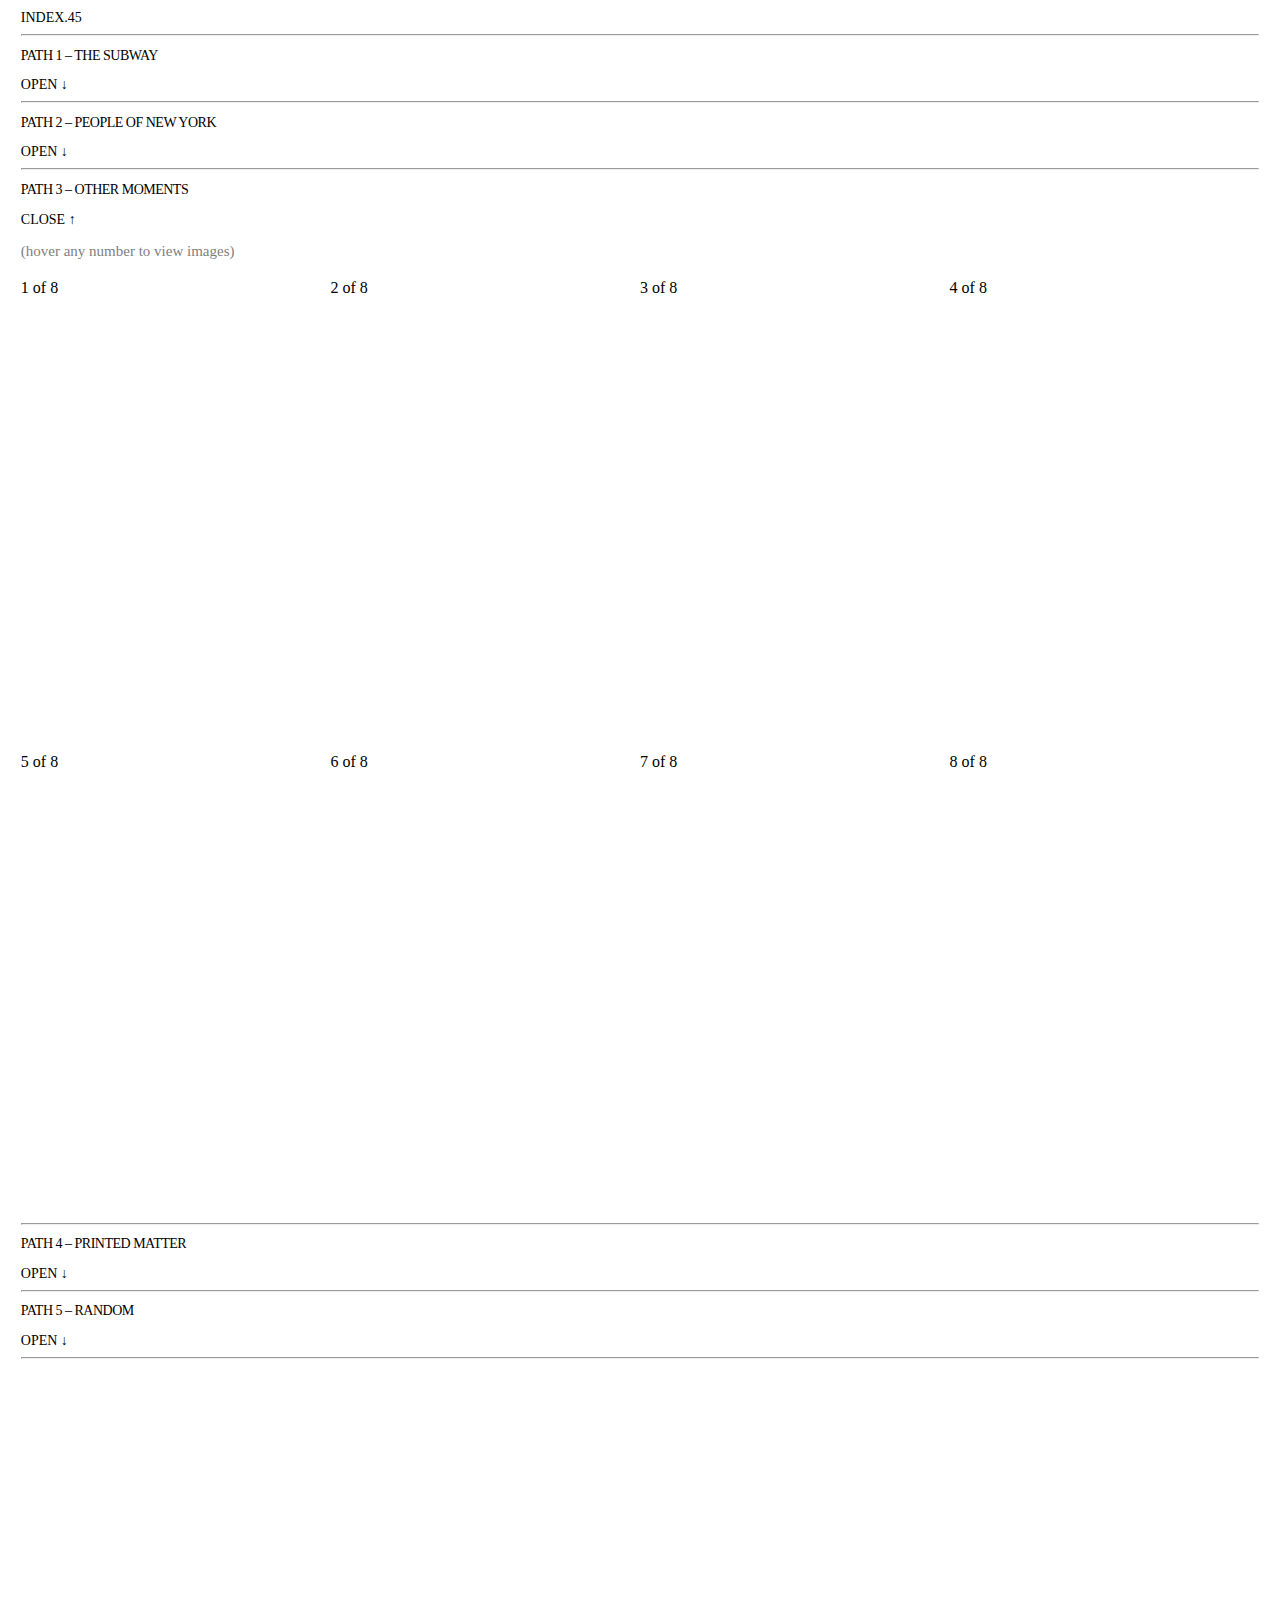
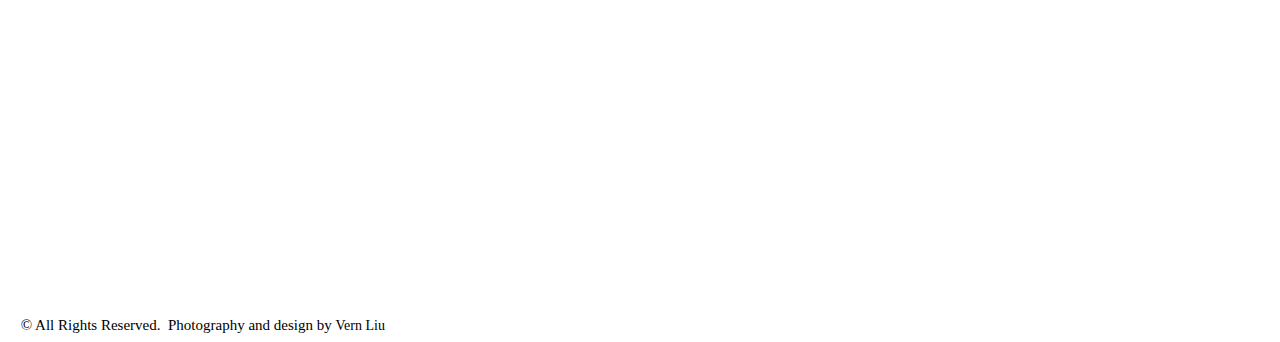
==== five.html @ d8359c2a "3/4" ====
<!DOCTYPE html>
<html>
<body>
	<head>
		<meta charset="utf-8">
		<meta name="viewport" content="width=device-width, initial-scale=1">
    <link href="https://cdn.jsdelivr.net/npm/the-new-css-reset@1.4.7/css/reset.min.css">
    <link href="style.css" rel="stylesheet" type="text/css">
	</head>


<style>
div {
	background-color: none;
	padding: 0px;
	display: none;
}

span:hover + div {
	display: block;

}
</style>

  <body>
    <section class="copy">
    <a href="second.html">INDEX.45 </a>
      </section>
  </body>



	<hr>
	<h2>PATH 1 – THE SUBWAY</h2>
					<a href="third.html">OPEN ↓ </a>

						<hr>
						<h2>PATH 2 – PEOPLE OF NEW YORK</h2>
						<a href="four.html">OPEN ↓ </a>
										<section>

										<hr>
											<h2>PATH 3 – OTHER MOMENTS</h2>
													<a href="index.html">CLOSE ↑ </a>
												</section>

												<section>
												<p>(hover any number to view images)</p>
												<audio controls autoplay/loop style="display:none">
								  <source src="floating-synth-melody.mp3" type="audio/mpeg">
								Your browser does not support the audio element.
								</audio>
											</section>

													<section class="left-col">
															<span class="text">1 of 8</span>
															<div><img src="c1.jpg"></div>
													</section>

													<section class="center-col">
														<span class="text">2 of 8</span>
														<div><img src="c2.jpg"></div>
													</section>

													<section class="center2-col">
														<span class="text">3 of 8</span>
														<div><img src="c3.jpg"></div>
													</section>

													<section class="right-col">
														<span class="text">4 of 8</span>
														<div><img src="c4.jpg"></div>
													</section>

													<section class="left-col">
															<span class="text">5 of 8</span>
															<div><img src="c5.jpg"></div>
													</section>

													<section class="center-col">
														<span class="text">6 of 8</span>
														<div><img src="c6.jpg"></div>
													</section>

													<section class="center2-col">
														<span class="text">7 of 8</span>
														<div><img src="c7.jpg"></div>
													</section>

													<section class="right-col">
														<span class="text">8 of 8</span>
														<div><img src="c8.jpg"></div>
													</section>
																	<hr>

																		<h2>PATH 4 – PRINTED MATTER</h2>

																					<a href="six.html">OPEN ↓ </a>
											<hr>
											<h2>PATH 5 – RANDOM</h2>

															<a href="six.html">OPEN ↓ </a>

																<hr>


											<section class="footer">
												 &copy; All Rights Reserved. &nbsp;Photography and design by <a href="https://liusdesign.com">Vern Liu</a>
											</section>
											 </body>
											</html>
---- style.css ----
a {
   color: black;
   text-decoration: none;
   font-family: MaisonNeue-Book;
   font-size: 14px;
}

h1:hover + body {
  filter: invert(100%);

}

a:hover {
   color: blue;
   text-decoration:none;
   cursor:pointer;
}

p {
  font-family: MaisonNeue-Book;
  font-size: 15px;
  margin-right: 70%;
  color: gray;

}

h2 {
  font-family: MaisonNeue-Mono;
  font-size: 14px;
  font-weight: 100;
  letter-spacing: -0.5px;
}

h3 {
  font-family: sans-serif;
  font-weight: 100;
  font-style: 12px;
}

h3:hover {
  color: blue;
}

body {
  padding-left: 1%;
  padding-right: 1%;
}

style {
  height: 200px;
  background-color: red; /* For browsers that do not support gradients */
  background-image: linear-gradient(#00FF38,white);
}

img {
  max-width: 80%;
  padding-top: 2%;
}




.header {
            height: 30px;
            text-align: Left;
        }
.left-col, .right-col {
            width: 25%;
            margin-top: 4px;
            height: 470px;
            float: left;
            position: relative;
        }
.center-col, .center2-col {
            width: 25%;
            margin-top: 4px;
            height: 470px;
            float: left;
            position: relative;
        }
.footer {
                    clear: both;
                    text-align: left;
                    font-weight: 500;
                    font-size: 15px;
                    padding-top: 550px;
                    font-family: MaisonNeue-Book;
                    box-sizing: border-box;
        }

.copy {
  margin-right: 50%;
  columns: 1;
}


.text {
  padding-right: 9%;
}
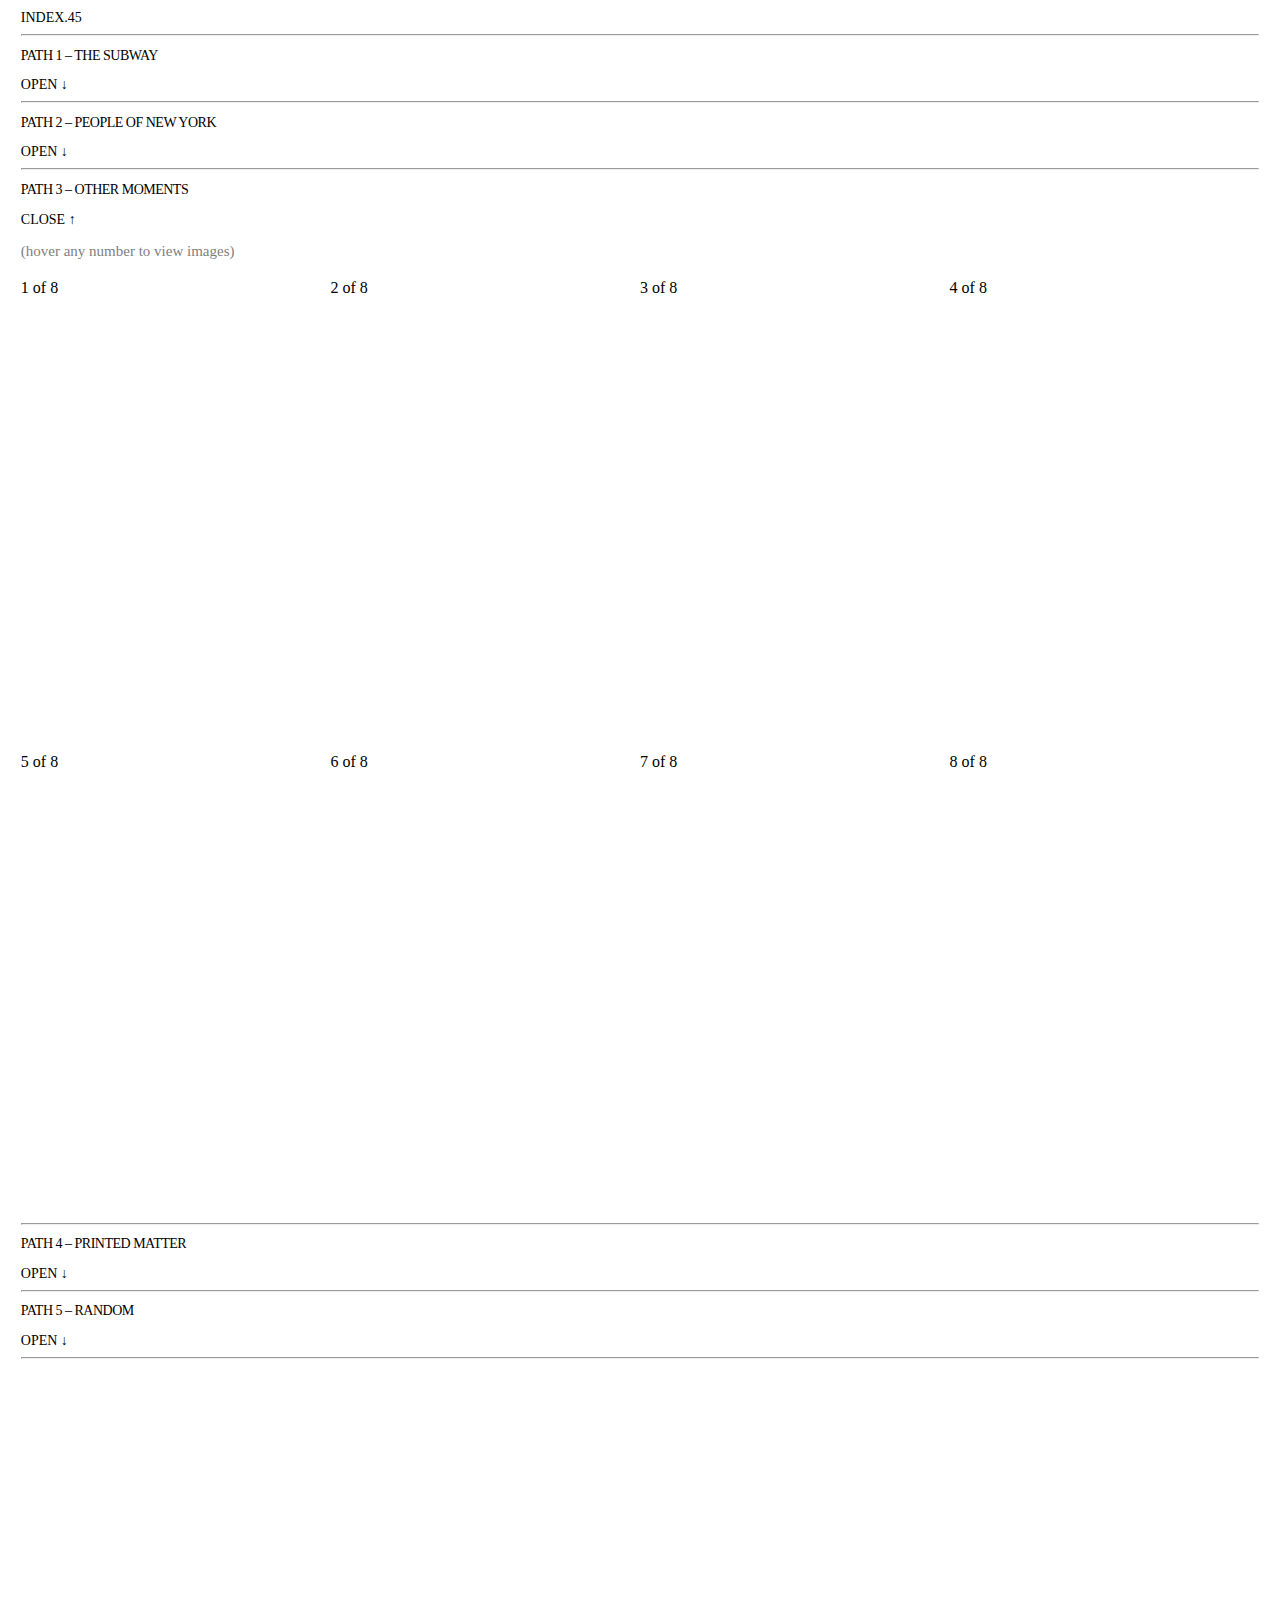
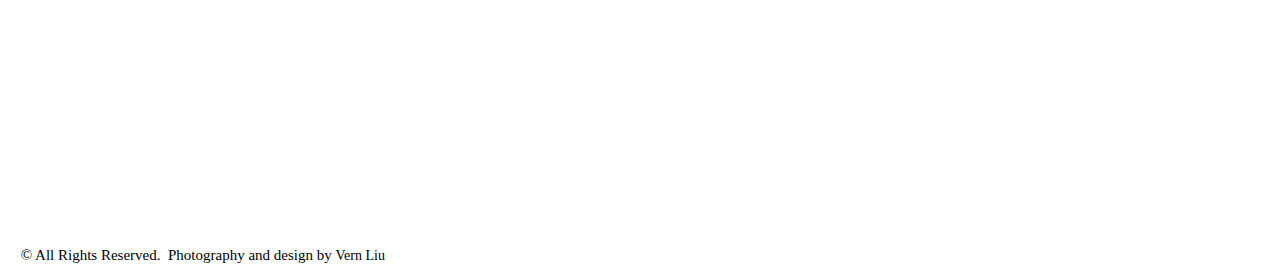
==== commit 0bdaa5a8: "updates" ====
--- a/five.html
+++ b/five.html
@@ -89,7 +89,7 @@
 
 													<section class="right-col">
 														<span class="text">8 of 8</span>
-														<div><img src="c8.jpg"></div>
+														<div><img src="c11.jpg"></div>
 													</section>
 																	<hr>
 
--- a/style.css
+++ b/style.css
@@ -84,7 +84,7 @@
                     text-align: left;
                     font-weight: 500;
                     font-size: 15px;
-                    padding-top: 550px;
+                    padding-top: 480px;
                     font-family: MaisonNeue-Book;
                     box-sizing: border-box;
         }
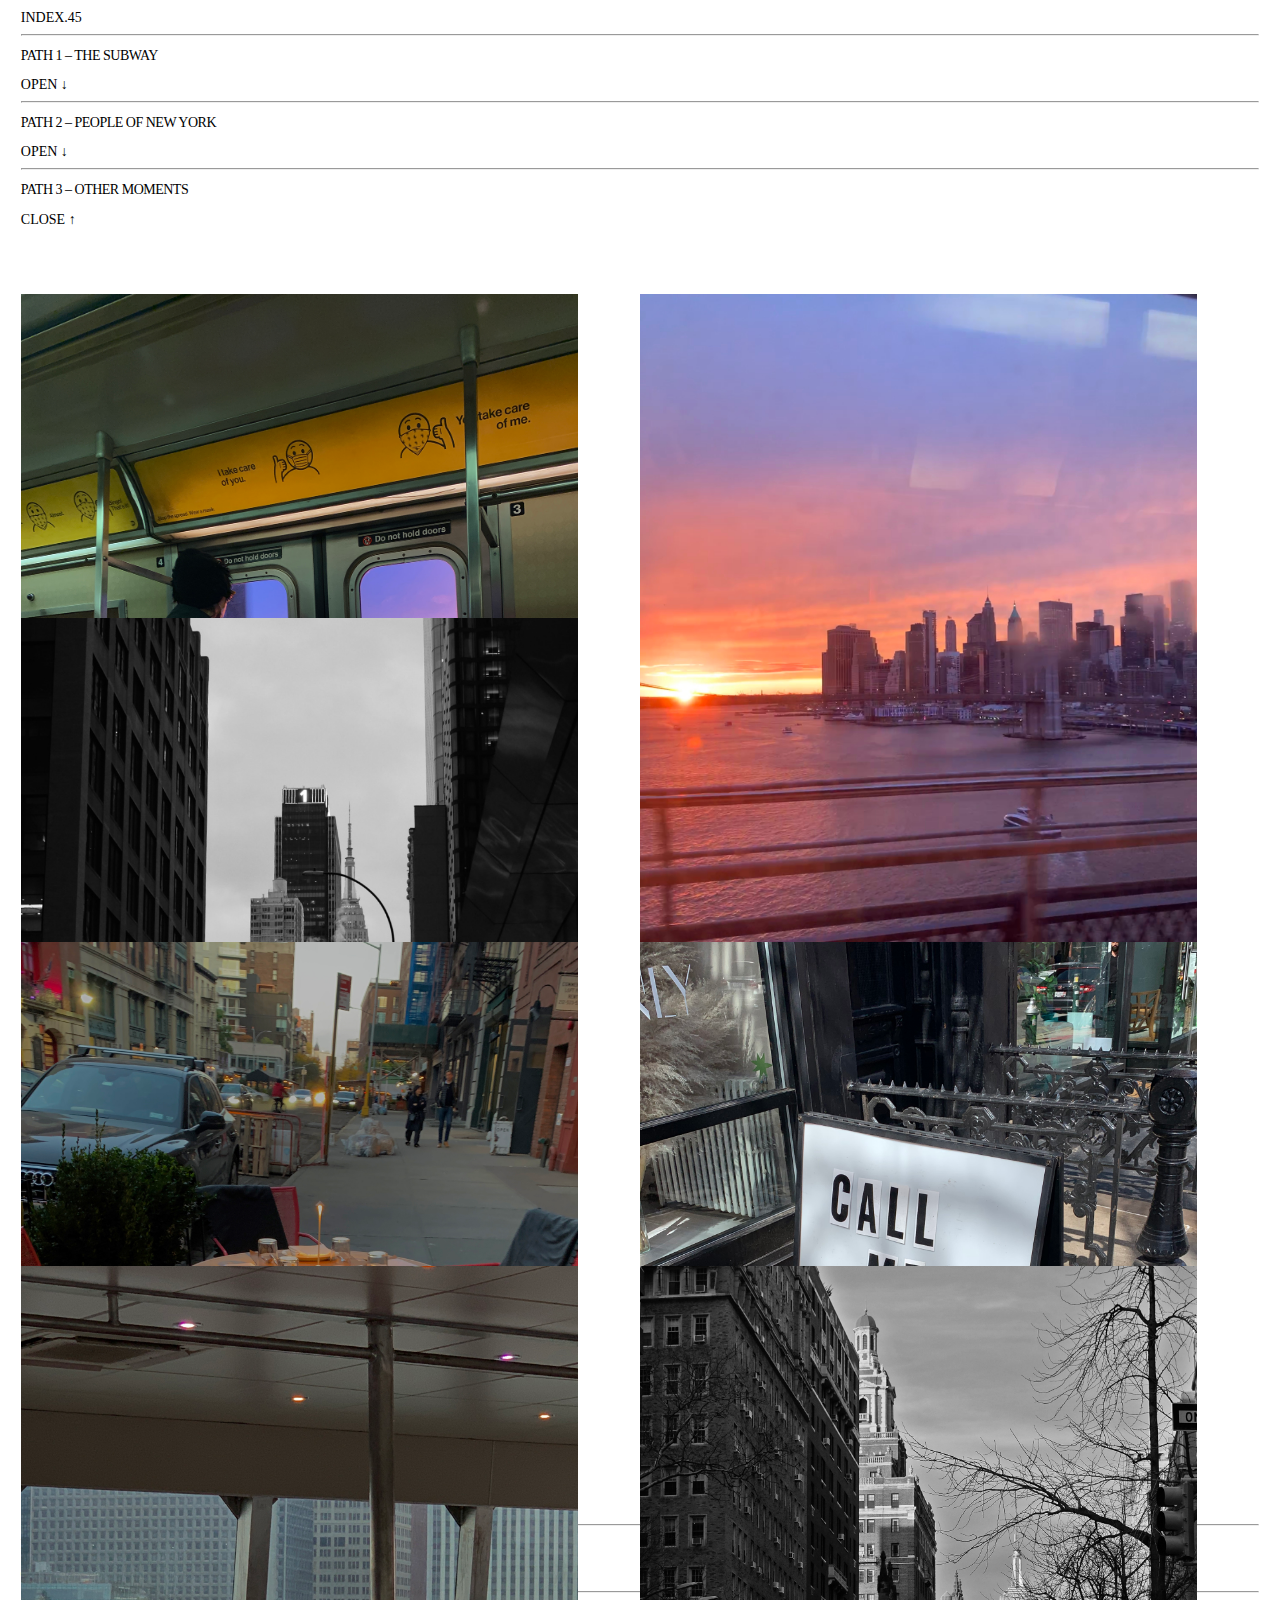
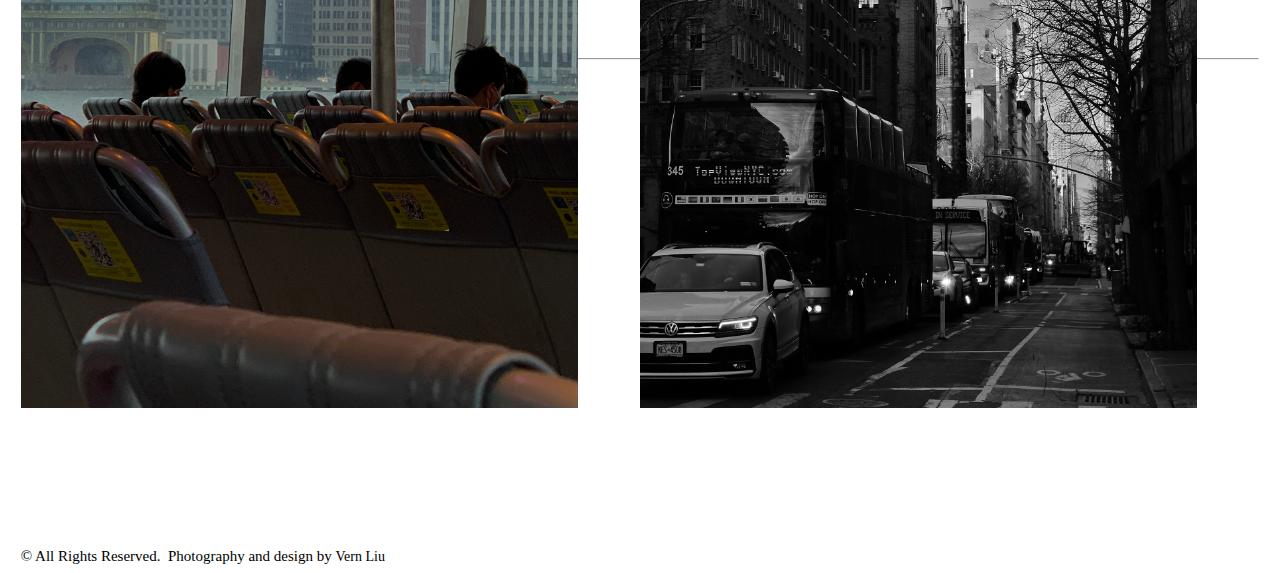
==== commit 1ae639d8: "ok" ====
--- a/five.html
+++ b/five.html
@@ -45,7 +45,6 @@
 												</section>
 
 												<section>
-												<p>(hover any number to view images)</p>
 												<audio controls autoplay/loop style="display:none">
 								  <source src="floating-synth-melody.mp3" type="audio/mpeg">
 								Your browser does not support the audio element.
@@ -53,43 +52,35 @@
 											</section>
 
 													<section class="left-col">
-															<span class="text">1 of 8</span>
-															<div><img src="c1.jpg"></div>
+														<img src="cc1.JPG">
 													</section>
 
 													<section class="center-col">
-														<span class="text">2 of 8</span>
-														<div><img src="c2.jpg"></div>
+														<img src="cc2.JPG">
 													</section>
 
 													<section class="center2-col">
-														<span class="text">3 of 8</span>
-														<div><img src="c3.jpg"></div>
+														<img src="cc3.jpg">
 													</section>
 
 													<section class="right-col">
-														<span class="text">4 of 8</span>
-														<div><img src="c4.jpg"></div>
+														<div><img src="cc4.JPG">
 													</section>
 
 													<section class="left-col">
-															<span class="text">5 of 8</span>
-															<div><img src="c5.jpg"></div>
+															<img src="cc5.jpg">
 													</section>
 
 													<section class="center-col">
-														<span class="text">6 of 8</span>
-														<div><img src="c6.jpg"></div>
+														<img src="cc6.jpg">
 													</section>
 
 													<section class="center2-col">
-														<span class="text">7 of 8</span>
-														<div><img src="c7.jpg"></div>
+														<img src="cc7.jpg">
 													</section>
 
 													<section class="right-col">
-														<span class="text">8 of 8</span>
-														<div><img src="c11.jpg"></div>
+														<img src="C11.jpg">
 													</section>
 																	<hr>
 
--- a/style.css
+++ b/style.css
@@ -1,17 +1,25 @@
+@font-face {
+    font-family: MaisonNeue-Mono;
+    src: url(https://files.cargocollective.com/c1381777/MaisonNeue-Mono.otf);
+}
+@font-face {
+    font-family: MaisonNeue-Book;
+    src: url(https://files.cargocollective.com/c791355/MaisonNeue-Book.otf);
+}
 
 a {
    color: black;
    text-decoration: none;
+   font-size: 14px;
    font-family: MaisonNeue-Book;
-   font-size: 14px;
 }
 
-h1:hover + body {
+h1:active + body {
   filter: invert(100%);
 
 }
 
-a:hover {
+a:active {
    color: blue;
    text-decoration:none;
    cursor:pointer;
@@ -54,8 +62,8 @@
 }
 
 img {
-  max-width: 80%;
-  padding-top: 2%;
+  max-width: 90%;
+  padding-top: 10%;
 }
 
 
@@ -66,16 +74,16 @@
             text-align: Left;
         }
 .left-col, .right-col {
-            width: 25%;
+            width: 50%;
             margin-top: 4px;
-            height: 470px;
+            height: 320px;
             float: left;
             position: relative;
         }
 .center-col, .center2-col {
-            width: 25%;
+            width: 50%;
             margin-top: 4px;
-            height: 470px;
+            height: 320px;
             float: left;
             position: relative;
         }
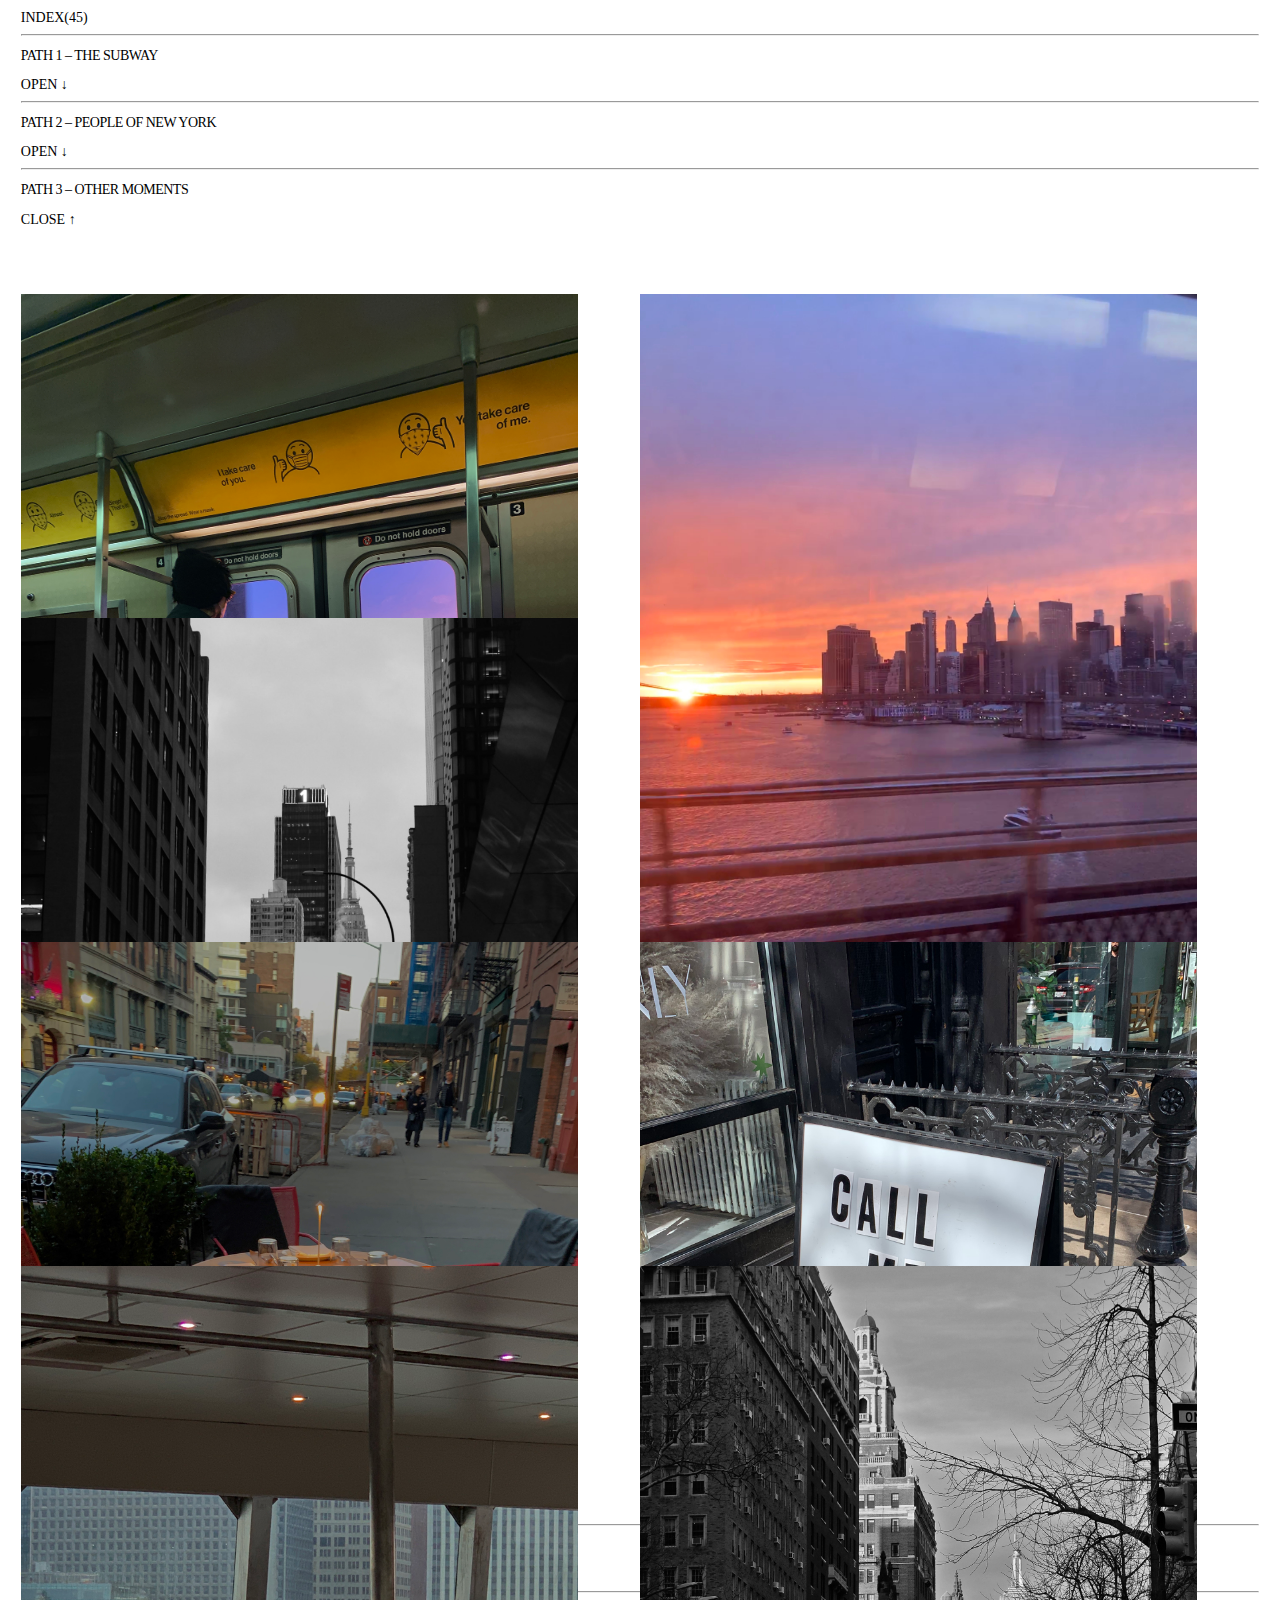
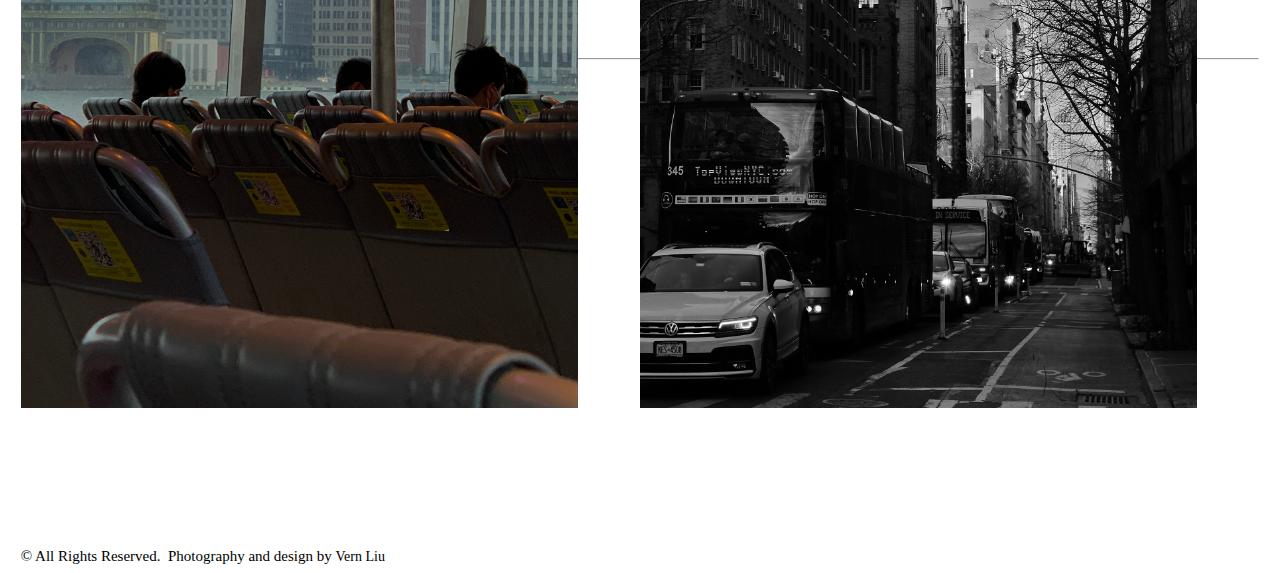
==== commit 10370b6a: "okok" ====
--- a/five.html
+++ b/five.html
@@ -24,7 +24,7 @@
 
   <body>
     <section class="copy">
-    <a href="second.html">INDEX.45 </a>
+    <a href="second.html">INDEX(45) </a>
       </section>
   </body>
 
--- a/style.css
+++ b/style.css
@@ -98,7 +98,6 @@
         }
 
 .copy {
-  margin-right: 50%;
   columns: 1;
 }
 
